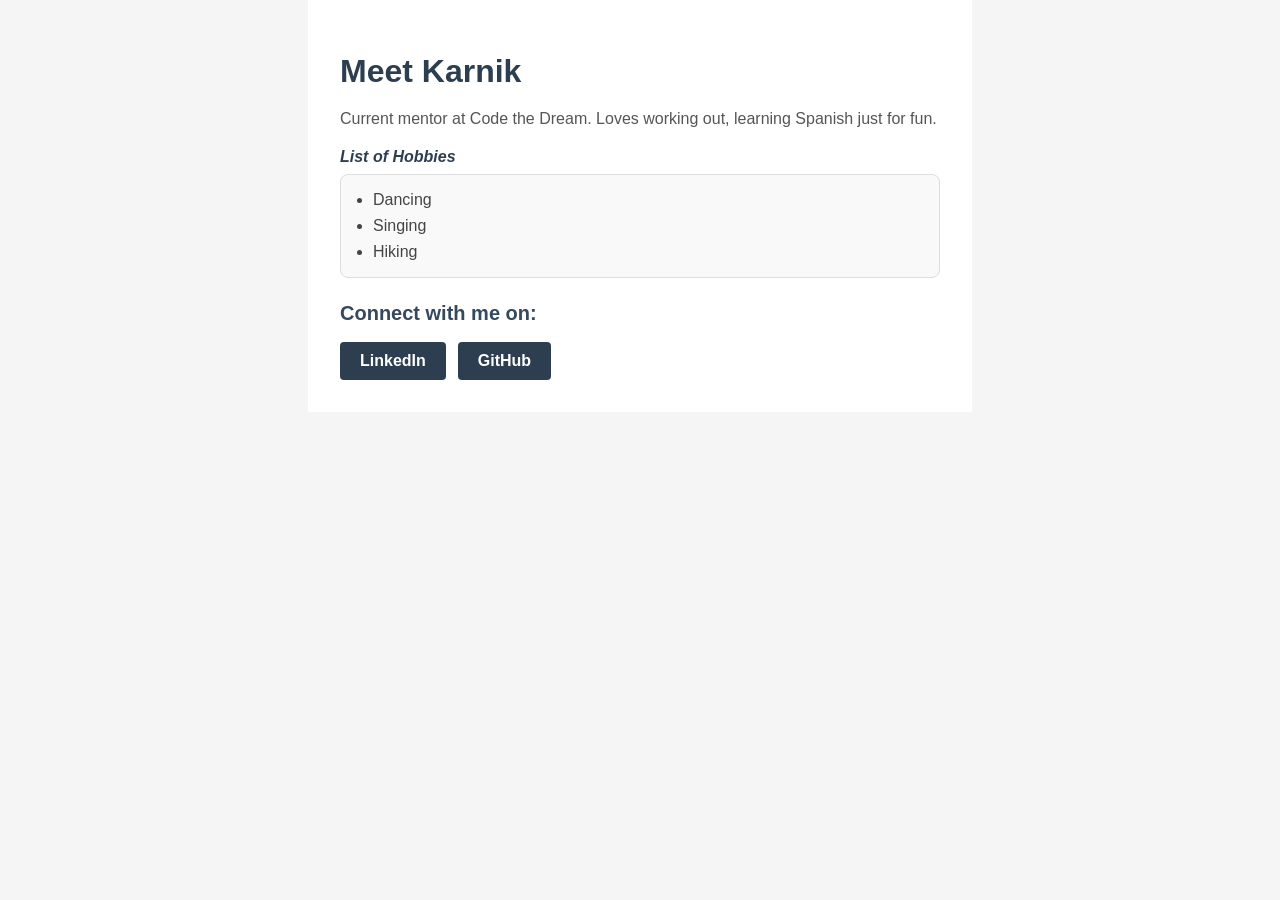
==== index.html @ 94951ee3 "Added index.html with css" ====
<!DOCTYPE html>
<html lang="en">
<head>
    <meta charset="UTF-8">
    <meta name="viewport" content="width=device-width, initial-scale=1.0">
    <title>Meet Karnik</title>
    <!-- external stylesheet — the professional way to add CSS -->
    <!-- the browser loads this file and applies all the rules inside -->
    <link rel="stylesheet" href="styles.css">
</head>
<body>

    <!-- page wrapper — gives us one element to center and constrain the layout -->
    <div class="container">

        <h1>Meet Karnik</h1>

        <!-- class added — lets us target this paragraph specifically -->
        <p class="intro">
            Current mentor at Code the Dream.
            Loves working out, learning Spanish just for fun.
        </p>

        <!-- em is inline by default — we'll show how to style inline elements -->
        <em class="hobbies-label">List of Hobbies</em>

        <!-- class added to the list — demonstrates class selector -->
        <ul class="hobbies-list">
            <li>Dancing</li>
            <li>Singing</li>
            <li>Hiking</li>
        </ul>

        <h2>Connect with me on:</h2>

        <!-- wrapper div — lets us use flexbox to lay the links side by side -->
        <div class="links">
            <a href="https://www.linkedin.com/in/meet-karnik" class="link-button">LinkedIn</a>
            <a href="https://www.github.com/mtkarnik99" class="link-button">GitHub</a>
        </div>

    </div>

</body>
</html>
---- styles.css ----
/* ============================================
   BASE STYLES — applied to the whole page
   ============================================ */

/* element selector — targets the body element */
/* sets a default font and background for the entire page */
body {
    font-family: sans-serif;
    background-color: #f5f5f5;
    /* margin: 0 removes the default spacing browsers add around the body */
    margin: 0;
    padding: 0;
}


/* ============================================
   LAYOUT — the box model in action
   ============================================ */

/* class selector — targets any element with class="container" */
/* this is the page wrapper that centers and constrains our content */
.container {
    /* max-width limits how wide the content gets on large screens */
    max-width: 600px;

    /* margin: 0 auto — centers the container horizontally */
    /* 0 top and bottom margin, auto left and right margin */
    margin: 0 auto;

    /* padding creates space between the content and the container edge */
    /* this is the "bubble wrap" layer of the box model */
    padding: 32px;

    background-color: #ffffff;
}


/* ============================================
   TYPOGRAPHY — styling text elements
   ============================================ */

/* element selector — targets all h1 elements */
/* specificity: element selectors score lower than class selectors */
h1 {
    color: #2c3e50;
    font-size: 2rem;
    /* margin-bottom adds space below the heading */
    /* this is the "space between boxes on the shelf" layer */
    margin-bottom: 8px;
}

/* element selector — targets all h2 elements */
h2 {
    color: #34495e;
    font-size: 1.25rem;
    margin-top: 24px;
}

/* class selector — targets the element with class="intro" */
/* this wins over a plain p element selector because class > element */
/* CASCADE DEMO — add a p {} rule above and watch this one win */
.intro {
    color: #555;
    font-size: 1rem;
    /* line-height controls the spacing between lines of text */
    line-height: 1.6;
    margin-bottom: 16px;
}

/* class selector — targets the em with class="hobbies-label" */
/* em is inline by default — display: block makes it stack like a heading */
.hobbies-label {
    display: block;
    font-weight: bold;
    color: #2c3e50;
    margin-bottom: 8px;
    margin-top: 16px;
}


/* ============================================
   THE BOX MODEL — padding, border, margin
   ============================================ */

/* class selector — targets the ul with class="hobbies-list" */
.hobbies-list {
    /* padding adds space between the list content and its border */
    padding: 16px 16px 16px 32px;

    /* border is the visible edge around the element */
    /* shorthand: width style color */
    border: 1px solid #ddd;

    /* border-radius rounds the corners */
    border-radius: 8px;

    /* margin adds space outside the border */
    /* pushes the list away from surrounding elements */
    margin: 0 0 24px 0;

    /* background-color fills the content + padding area */
    background-color: #f9f9f9;
}

/* element selector inside a class — targets li elements inside .hobbies-list */
/* this is called a descendant selector */
.hobbies-list li {
    /* adds vertical spacing between each list item */
    margin-bottom: 8px;
    color: #444;
}

/* removes the bottom margin from the last list item */
/* so there's no extra space before the border */
.hobbies-list li:last-child {
    margin-bottom: 0;
}


/* ============================================
   THE CASCADE & SPECIFICITY DEMO
   ============================================ */

/* element selector — lower specificity */
/* this rule loses to .intro because class selectors score higher */
p {
    color: black;
    font-size: 0.9rem;
}

/* .intro wins because class selector > element selector */
/* even though p comes before .intro in this file */
/* specificity beats source order */


/* ============================================
   FLEXBOX — laying out the links side by side
   ============================================ */

/* class selector — targets the div with class="links" */
/* display: flex turns this into a flex container */
/* all direct children become flex items */
.links {
    display: flex;

    /* gap adds space between the flex items */
    gap: 12px;

    /* align-items centers the items vertically within the container */
    align-items: center;

    margin-top: 8px;
}

/* class selector — targets both anchor tags with class="link-button" */
/* styled to look like buttons rather than plain text links */
.link-button {
    /* removes the default underline from links */
    text-decoration: none;

    /* padding gives the button its size */
    /* this is the content + padding layer of the box model */
    padding: 10px 20px;

    background-color: #2c3e50;
    color: #ffffff;
    border-radius: 4px;

    /* font-weight makes the text bold */
    font-weight: bold;

    /* display: inline-block lets us set padding on an inline element */
    display: inline-block;
}

/* pseudo-class — applies styles when the user hovers over the element */
/* this is how you add interactivity without JavaScript */
.link-button:hover {
    background-color: #1a252f;
}
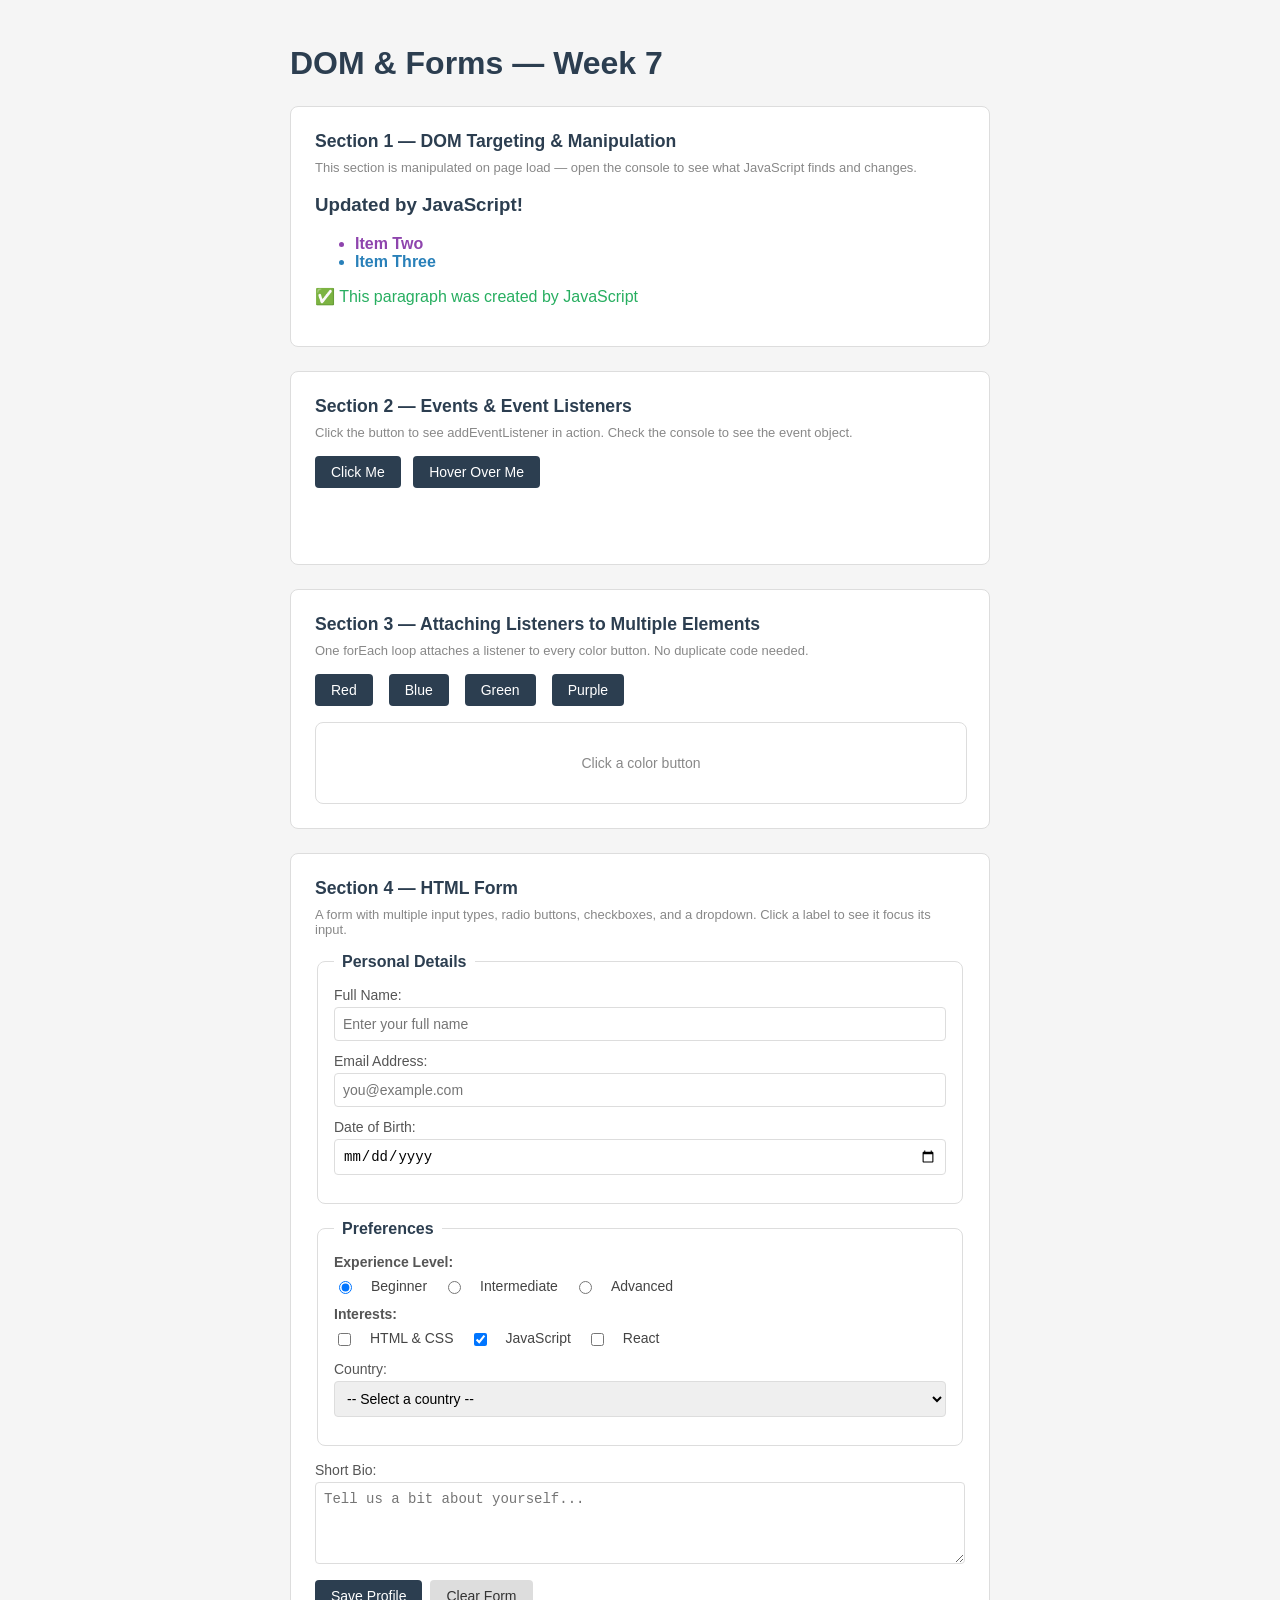
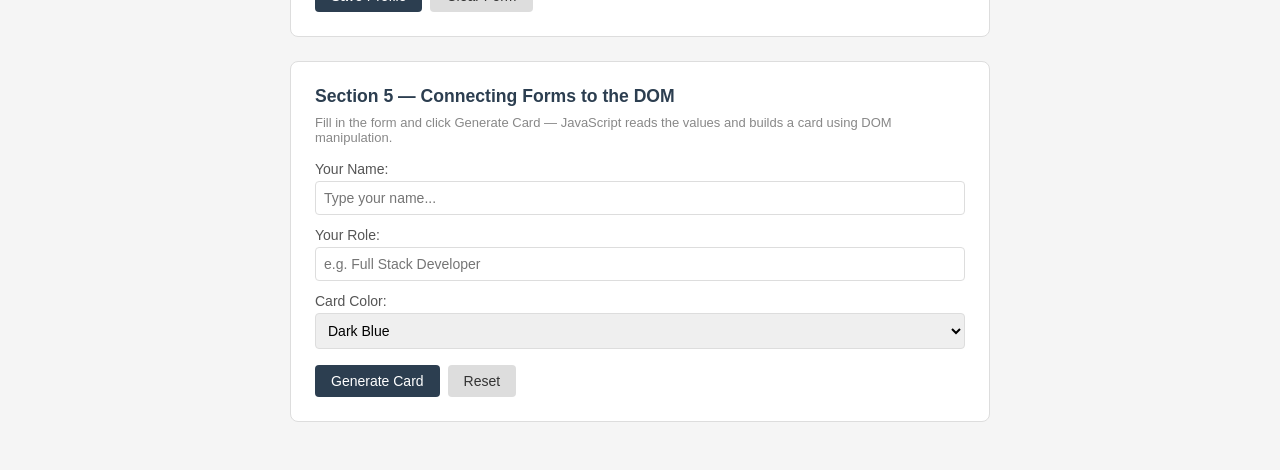
==== commit 8eab1c2f: "Added dom examples" ====
--- a/index.html
+++ b/index.html
@@ -1,45 +1,249 @@
 <!DOCTYPE html>
 <html lang="en">
 <head>
-    <meta charset="UTF-8">
-    <meta name="viewport" content="width=device-width, initial-scale=1.0">
-    <title>Meet Karnik</title>
-    <!-- external stylesheet — the professional way to add CSS -->
-    <!-- the browser loads this file and applies all the rules inside -->
-    <link rel="stylesheet" href="styles.css">
+  <meta charset="UTF-8">
+  <meta name="viewport" content="width=device-width, initial-scale=1.0">
+  <title>DOM & Forms Demo</title>
+  <link rel="stylesheet" href="index.css">
+  <!-- defer ensures the script runs AFTER the HTML is fully parsed -->
+  <!-- without this, querySelector would find nothing -->
+  <script src="index.js" defer></script>
 </head>
 <body>
 
-    <!-- page wrapper — gives us one element to center and constrain the layout -->
-    <div class="container">
-
-        <h1>Meet Karnik</h1>
-
-        <!-- class added — lets us target this paragraph specifically -->
-        <p class="intro">
-            Current mentor at Code the Dream.
-            Loves working out, learning Spanish just for fun.
-        </p>
-
-        <!-- em is inline by default — we'll show how to style inline elements -->
-        <em class="hobbies-label">List of Hobbies</em>
-
-        <!-- class added to the list — demonstrates class selector -->
-        <ul class="hobbies-list">
-            <li>Dancing</li>
-            <li>Singing</li>
-            <li>Hiking</li>
-        </ul>
-
-        <h2>Connect with me on:</h2>
-
-        <!-- wrapper div — lets us use flexbox to lay the links side by side -->
-        <div class="links">
-            <a href="https://www.linkedin.com/in/meet-karnik" class="link-button">LinkedIn</a>
-            <a href="https://www.github.com/mtkarnik99" class="link-button">GitHub</a>
-        </div>
-
-    </div>
+  <div class="page-wrapper">
+    <h1>DOM & Forms — Week 7</h1>
+
+    <!-- ============================================
+         SECTION 1 — DOM Targeting & Manipulation
+         ============================================ -->
+    <section class="demo-section">
+      <h2>Section 1 — DOM Targeting & Manipulation</h2>
+      <p class="section-note">
+        This section is manipulated on page load — open the console to
+        see what JavaScript finds and changes.
+      </p>
+
+      <!-- JavaScript will find this heading and change it -->
+      <h3 id="section-title">Original Title</h3>
+
+      <!-- JavaScript will find all these items and style them -->
+      <ul id="item-list">
+        <li class="list-item">Item One</li>
+        <li class="list-item">Item Two</li>
+        <li class="list-item">Item Three</li>
+      </ul>
+
+      <!-- JavaScript will create a new item and append it here -->
+      <div id="new-item-output"></div>
+    </section>
+
+
+    <!-- ============================================
+         SECTION 2 — Events & Event Listeners
+         ============================================ -->
+    <section class="demo-section">
+      <h2>Section 2 — Events & Event Listeners</h2>
+      <p class="section-note">
+        Click the button to see addEventListener in action.
+        Check the console to see the event object.
+      </p>
+
+      <button id="click-btn" class="btn">Click Me</button>
+      <button id="hover-btn" class="btn">Hover Over Me</button>
+
+      <!-- JavaScript will update this div based on events -->
+      <div id="event-output" class="output-box"></div>
+    </section>
+
+
+    <!-- ============================================
+         SECTION 3 — Attaching Listeners to Multiple Elements
+         ============================================ -->
+    <section class="demo-section">
+      <h2>Section 3 — Attaching Listeners to Multiple Elements</h2>
+      <p class="section-note">
+        One forEach loop attaches a listener to every color button.
+        No duplicate code needed.
+      </p>
+
+      <div class="color-buttons">
+        <button class="color-btn btn" data-color="#e74c3c">Red</button>
+        <button class="color-btn btn" data-color="#2980b9">Blue</button>
+        <button class="color-btn btn" data-color="#27ae60">Green</button>
+        <button class="color-btn btn" data-color="#8e44ad">Purple</button>
+      </div>
+
+      <!-- JavaScript will update this box with the selected color -->
+      <div id="color-preview" class="color-preview">
+        Click a color button
+      </div>
+    </section>
+
+
+    <!-- ============================================
+         SECTION 4 — HTML Form
+         ============================================ -->
+    <section class="demo-section">
+      <h2>Section 4 — HTML Form</h2>
+      <p class="section-note">
+        A form with multiple input types, radio buttons, checkboxes,
+        and a dropdown. Click a label to see it focus its input.
+      </p>
+
+      <form id="profile-form">
+
+        <fieldset>
+          <legend>Personal Details</legend>
+
+          <div class="field">
+            <!-- for= must match id= to associate the label with the input -->
+            <label for="full-name">Full Name:</label>
+            <input
+              type="text"
+              id="full-name"
+              name="fullName"
+              placeholder="Enter your full name"
+            >
+          </div>
+
+          <div class="field">
+            <label for="email">Email Address:</label>
+            <!-- type="email" validates format automatically -->
+            <input
+              type="email"
+              id="email"
+              name="email"
+              placeholder="you@example.com"
+            >
+          </div>
+
+          <div class="field">
+            <label for="dob">Date of Birth:</label>
+            <!-- type="date" renders a calendar picker -->
+            <input type="date" id="dob" name="dob">
+          </div>
+        </fieldset>
+
+        <fieldset>
+          <legend>Preferences</legend>
+
+          <!-- radio buttons — same name groups them together -->
+          <!-- only one can be selected at a time -->
+          <p class="field-label">Experience Level:</p>
+          <div class="radio-group">
+            <input type="radio" id="beginner" name="level" value="beginner" checked>
+            <label for="beginner">Beginner</label>
+
+            <input type="radio" id="intermediate" name="level" value="intermediate">
+            <label for="intermediate">Intermediate</label>
+
+            <input type="radio" id="advanced" name="level" value="advanced">
+            <label for="advanced">Advanced</label>
+          </div>
+
+          <!-- checkboxes — multiple can be selected at once -->
+          <p class="field-label">Interests:</p>
+          <div class="checkbox-group">
+            <input type="checkbox" id="html-css" name="interests" value="html">
+            <label for="html-css">HTML & CSS</label>
+
+            <input type="checkbox" id="javascript" name="interests" value="js" checked>
+            <label for="javascript">JavaScript</label>
+
+            <input type="checkbox" id="react" name="interests" value="react">
+            <label for="react">React</label>
+          </div>
+
+          <!-- select dropdown — best for longer lists -->
+          <div class="field">
+            <label for="country">Country:</label>
+            <select id="country" name="country">
+              <option value="">-- Select a country --</option>
+              <option value="us">United States</option>
+              <option value="uk">United Kingdom</option>
+              <option value="ca">Canada</option>
+              <option value="other">Other</option>
+            </select>
+          </div>
+        </fieldset>
+
+        <!-- textarea — multi-line text input -->
+        <div class="field">
+          <label for="bio">Short Bio:</label>
+          <textarea
+            id="bio"
+            name="bio"
+            rows="4"
+            placeholder="Tell us a bit about yourself..."
+          ></textarea>
+        </div>
+
+        <!-- always specify type on buttons inside a form -->
+        <!-- without type="button", every button defaults to submit -->
+        <div class="form-buttons">
+          <button type="submit">Save Profile</button>
+          <button type="reset">Clear Form</button>
+        </div>
+
+      </form>
+    </section>
+
+
+    <!-- ============================================
+         SECTION 5 — Connecting Forms to DOM
+         ============================================ -->
+    <section class="demo-section">
+      <h2>Section 5 — Connecting Forms to the DOM</h2>
+      <p class="section-note">
+        Fill in the form and click Generate Card — JavaScript reads
+        the values and builds a card using DOM manipulation.
+      </p>
+
+      <form id="card-form">
+        <div class="field">
+          <label for="card-name">Your Name:</label>
+          <input
+            type="text"
+            id="card-name"
+            name="cardName"
+            placeholder="Type your name..."
+          >
+        </div>
+
+        <div class="field">
+          <label for="card-role">Your Role:</label>
+          <input
+            type="text"
+            id="card-role"
+            name="cardRole"
+            placeholder="e.g. Full Stack Developer"
+          >
+        </div>
+
+        <div class="field">
+          <label for="card-color">Card Color:</label>
+          <select id="card-color" name="cardColor">
+            <option value="#2c3e50">Dark Blue</option>
+            <option value="#e74c3c">Red</option>
+            <option value="#27ae60">Green</option>
+            <option value="#8e44ad">Purple</option>
+          </select>
+        </div>
+
+        <div class="form-buttons">
+          <!-- type="button" prevents form submission -->
+          <button type="button" id="generate-btn">Generate Card</button>
+          <button type="reset" id="reset-card-btn">Reset</button>
+        </div>
+      </form>
+
+      <!-- JavaScript builds the card here -->
+      <div id="card-output"></div>
+
+    </section>
+
+  </div>
 
 </body>
 </html>
--- a/index.css
+++ b/index.css
@@ -0,0 +1,202 @@
+/* ============================================
+   BASE STYLES
+   ============================================ */
+
+body {
+  font-family: sans-serif;
+  background-color: #f5f5f5;
+  margin: 0;
+  padding: 0;
+}
+
+.page-wrapper {
+  max-width: 700px;
+  margin: 0 auto;
+  padding: 24px;
+}
+
+h1 {
+  color: #2c3e50;
+  margin-bottom: 24px;
+}
+
+
+/* ============================================
+   SECTION LAYOUT
+   ============================================ */
+
+/* each section is visually separated with a card-like container */
+.demo-section {
+  background-color: #fff;
+  border: 1px solid #ddd;
+  border-radius: 8px;
+  padding: 24px;
+  margin-bottom: 24px;
+}
+
+.demo-section h2 {
+  margin: 0 0 8px;
+  color: #2c3e50;
+  font-size: 1.1rem;
+}
+
+/* subtle description text below each section heading */
+.section-note {
+  font-size: 13px;
+  color: #888;
+  margin: 0 0 16px;
+}
+
+
+/* ============================================
+   BUTTONS
+   ============================================ */
+
+.btn {
+  padding: 8px 16px;
+  border: none;
+  border-radius: 4px;
+  background-color: #2c3e50;
+  color: #fff;
+  cursor: pointer;
+  margin-right: 8px;
+  font-size: 14px;
+}
+
+.btn:hover {
+  background-color: #1a252f;
+}
+
+.color-buttons {
+  display: flex;
+  gap: 8px;
+  margin-bottom: 16px;
+}
+
+
+/* ============================================
+   COLOR PREVIEW BOX — Section 3
+   ============================================ */
+
+.color-preview {
+  width: 100%;
+  height: 80px;
+  border: 1px solid #ddd;
+  border-radius: 8px;
+  display: flex;
+  align-items: center;
+  justify-content: center;
+  font-size: 14px;
+  color: #888;
+  transition: background-color 0.3s ease;
+}
+
+
+/* ============================================
+   FORM STYLES — Sections 4 & 5
+   ============================================ */
+
+fieldset {
+  border: 1px solid #ddd;
+  border-radius: 8px;
+  padding: 16px;
+  margin-bottom: 16px;
+}
+
+legend {
+  font-weight: bold;
+  color: #2c3e50;
+  padding: 0 8px;
+}
+
+/* each label + input pair stacks vertically */
+.field {
+  display: flex;
+  flex-direction: column;
+  margin-bottom: 12px;
+}
+
+.field label {
+  font-size: 14px;
+  color: #555;
+  margin-bottom: 4px;
+}
+
+.field input,
+.field select,
+.field textarea {
+  padding: 8px;
+  border: 1px solid #ddd;
+  border-radius: 4px;
+  font-size: 14px;
+}
+
+.field input:focus,
+.field select:focus,
+.field textarea:focus {
+  outline: none;
+  border-color: #2c3e50;
+}
+
+.field-label {
+  font-size: 14px;
+  color: #555;
+  margin: 0 0 8px;
+  font-weight: bold;
+}
+
+.radio-group,
+.checkbox-group {
+  display: flex;
+  gap: 16px;
+  margin-bottom: 12px;
+  flex-wrap: wrap;
+}
+
+.radio-group label,
+.checkbox-group label {
+  font-size: 14px;
+  color: #444;
+}
+
+.form-buttons {
+  display: flex;
+  gap: 8px;
+  margin-top: 16px;
+}
+
+.form-buttons button {
+  padding: 8px 16px;
+  border: none;
+  border-radius: 4px;
+  cursor: pointer;
+  font-size: 14px;
+}
+
+.form-buttons button[type="submit"],
+.form-buttons button[type="button"] {
+  background-color: #2c3e50;
+  color: #fff;
+}
+
+.form-buttons button[type="reset"] {
+  background-color: #ddd;
+  color: #333;
+}
+
+.form-buttons button:hover {
+  opacity: 0.9;
+}
+
+
+/* ============================================
+   OUTPUT BOXES
+   ============================================ */
+
+.output-box {
+  margin-top: 12px;
+  padding: 10px;
+  border-radius: 4px;
+  font-size: 14px;
+  min-height: 20px;
+}
